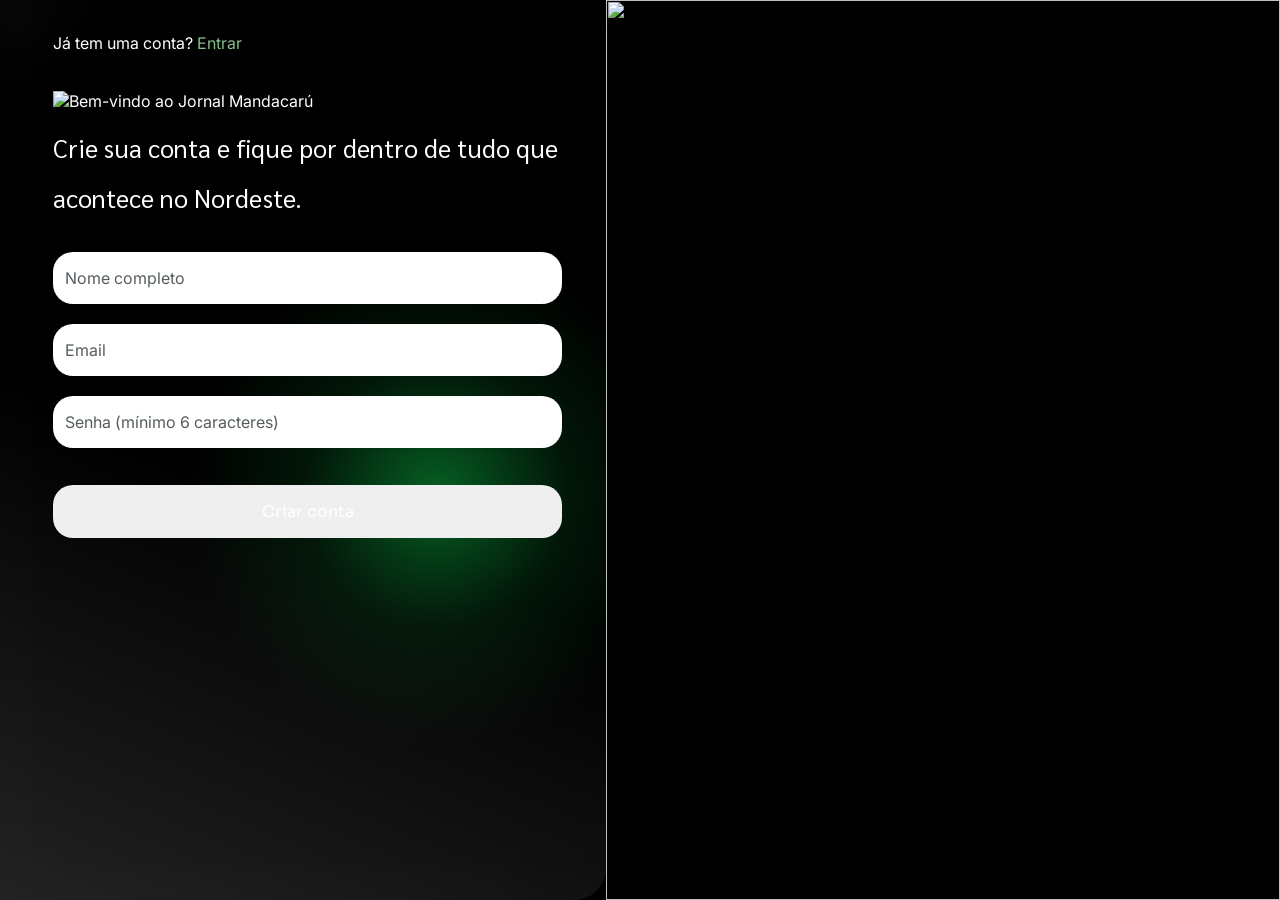
==== mandacaru-news-site/cadastro.html @ a9cdd135 "Upload dos arquivos Adicionei oq eu já fiz do site até agr - 22/06" ====
<!DOCTYPE html>
<html lang="pt-BR">
<head>
  <meta charset="UTF-8" />
  <meta name="viewport" content="width=device-width, initial-scale=1.0" />
  <title>Cadastro — Jornal Mandacarú</title>
  <link rel="preconnect" href="https://fonts.googleapis.com" />
  <link rel="preconnect" href="https://fonts.gstatic.com" crossorigin />
  <link href="https://fonts.googleapis.com/css2?family=Inter:wght@400;600&family=Sarabun:wght@400&family=Sora:wght@400;700&display=swap" rel="stylesheet" />
  <style>
    *, *::before, *::after { box-sizing: border-box; margin: 0; padding: 0; }

    body {
      min-height: 100vh;
      background: #000;
      font-family: 'Inter', Helvetica, sans-serif;
    }

    .page {
      position: relative;
      display: grid;
      min-height: 100vh;
      width: 100%;
      max-width: 1440px;
      margin: 0 auto;
      overflow: hidden;
      background: #000;
      grid-template-columns: 1fr;
    }

    @media (min-width: 1024px) {
      .page { grid-template-columns: 1fr 674px; }
    }

    /* Left panel */
    .left {
      position: relative;
      display: flex;
      flex-direction: column;
      min-height: 100vh;
      overflow: hidden;
      padding: 33px 29px 48px;
      color: #fff;
    }

    @media (min-width: 1024px) {
      .left {
        border-radius: 0 32px 32px 0;
        padding: 33px 44px 48px 53px;
      }
    }

    .gradient-overlay {
      pointer-events: none;
      position: absolute;
      inset: 0;
      background:
        radial-gradient(circle at 72% 55%, rgba(8,122,45,0.78), rgba(8,122,45,0.18) 20%, rgba(0,0,0,0) 38%),
        linear-gradient(203deg, rgba(169,169,169,0) 55%, rgba(169,169,169,0.2) 100%);
    }

    .bg-blur {
      pointer-events: none;
      position: absolute;
      inset-block: 0;
      left: 0;
      height: 100%;
      width: 828px;
      max-width: none;
      filter: blur(32.5px);
      object-fit: cover;
      opacity: 0.7;
    }

    header { position: relative; z-index: 10; }

    .login-text {
      text-align: center;
      font-size: 16px;
      font-weight: 400;
      color: #fff;
    }

    @media (min-width: 640px) { .login-text { text-align: left; } }

    .login-text a {
      color: #86bf89;
      background: none;
      border: none;
      cursor: pointer;
      font-size: inherit;
      text-decoration: none;
      transition: opacity 0.2s;
    }
    .login-text a:hover { opacity: 0.9; }

    .hero-img {
      margin-top: 38px;
      height: auto;
      width: 463px;
      max-width: 100%;
    }

    .tagline {
      position: relative;
      z-index: 10;
      margin-top: 12px;
      max-width: 611px;
      font-family: 'Sarabun', Helvetica, sans-serif;
      font-size: 25px;
      font-weight: 400;
      line-height: 50px;
      color: #fff;
    }

    /* Form section */
    .form-section {
      position: relative;
      z-index: 10;
      margin-top: 29px;
      width: 100%;
      max-width: 642px;
    }

    .form { display: flex; flex-direction: column; gap: 20px; }

    .input {
      width: 100%;
      height: auto;
      border-radius: 20px;
      border: none;
      background: #fff;
      padding: 16px 12px;
      font-size: 16px;
      color: #555c60;
      font-family: 'Inter', Helvetica, sans-serif;
      outline: none;
      box-shadow: 0 0 1px rgba(0,0,0,0.25);
      transition: box-shadow 0.2s;
    }
    .input::placeholder { color: #555c60; }
    .input:focus { box-shadow: 0 0 0 2px rgba(255,255,255,0.3); }

    .submit-btn {
      margin-top: 17px;
      width: 100%;
      padding: 16px 24px;
      border-radius: 20px;
      border: none;
      background: linear-gradient(90deg, rgba(2,81,51,1) 95%);
      font-family: 'Sora', Helvetica, sans-serif;
      font-size: 16px;
      font-weight: 400;
      color: #fff;
      cursor: pointer;
      text-align: center;
      transition: opacity 0.2s;
    }
    .submit-btn:hover { opacity: 0.95; }
    .submit-btn:disabled { opacity: 0.7; cursor: not-allowed; }

    .error-msg {
      display: none;
      color: #ff6b6b;
      font-size: 14px;
      text-align: center;
      margin-top: -8px;
    }

    /* Right panel (photo) */
    .right {
      position: relative;
      display: none;
      min-height: 100vh;
    }
    @media (min-width: 1024px) { .right { display: block; } }

    .right img {
      height: 100%;
      width: 100%;
      object-fit: cover;
    }
  </style>
</head>
<body>
  <main>
    <section class="page" aria-label="Tela de cadastro">

      <!-- Left panel -->
      <div class="left">
        <div class="gradient-overlay" aria-hidden="true"></div>
        <img class="bg-blur" src="/figmaAssets/image-91.png" alt="" aria-hidden="true" />

        <header>
          <p class="login-text">
            Já tem uma conta? <a href="/login.html">Entrar</a>
          </p>
          <img
            class="hero-img"
            src="/figmaAssets/bem-vindo-ao-jornal-mandacar-.png"
            alt="Bem-vindo ao Jornal Mandacarú"
          />
        </header>

        <p class="tagline">
          Crie sua conta e fique por dentro de tudo que acontece no Nordeste.
        </p>

        <section class="form-section">
          <form class="form" onsubmit="handleSubmit(event)" novalidate>
            <input
              class="input"
              id="nome-input"
              type="text"
              placeholder="Nome completo"
              autocomplete="name"
              required
            />
            <input
              class="input"
              id="email-input"
              type="email"
              placeholder="Email"
              autocomplete="email"
              required
            />
            <input
              class="input"
              id="senha-input"
              type="password"
              placeholder="Senha (mínimo 6 caracteres)"
              autocomplete="new-password"
              minlength="6"
              required
            />

            <p class="error-msg" id="error-msg"></p>

            <button type="submit" class="submit-btn" id="submit-btn">Criar conta</button>
          </form>
        </section>
      </div>

      <!-- Right panel -->
      <aside class="right" aria-hidden="true">
        <img src="/figmaAssets/image-90.png" alt="" />
      </aside>

    </section>
  </main>

  <script>
    function showError(msg) {
      const el = document.getElementById('error-msg');
      el.textContent = msg;
      el.style.display = 'block';
    }

    function hideError() {
      document.getElementById('error-msg').style.display = 'none';
    }

    function handleSubmit(e) {
      e.preventDefault();
      hideError();

      const nome = document.getElementById('nome-input').value.trim();
      const email = document.getElementById('email-input').value.trim();
      const senha = document.getElementById('senha-input').value;

      if (!nome || !email || !senha) {
        showError('Preencha todos os campos.');
        return;
      }
      if (senha.length < 6) {
        showError('A senha deve ter pelo menos 6 caracteres.');
        return;
      }

      const btn = document.getElementById('submit-btn');
      btn.textContent = 'Criando conta...';
      btn.disabled = true;

      fetch('/api/auth/register', {
        method: 'POST',
        headers: { 'Content-Type': 'application/json' },
        body: JSON.stringify({ username: email, password: senha, name: nome }),
      })
        .then(r => r.json().then(data => ({ ok: r.ok, data })))
        .then(({ ok, data }) => {
          if (ok) {
            window.location.href = '/dashboard';
          } else {
            showError(data.message || 'Erro ao criar conta.');
            btn.textContent = 'Criar conta';
            btn.disabled = false;
          }
        })
        .catch(() => {
          showError('Erro de conexão. Tente novamente.');
          btn.textContent = 'Criar conta';
          btn.disabled = false;
        });
    }
  </script>
</body>
</html>
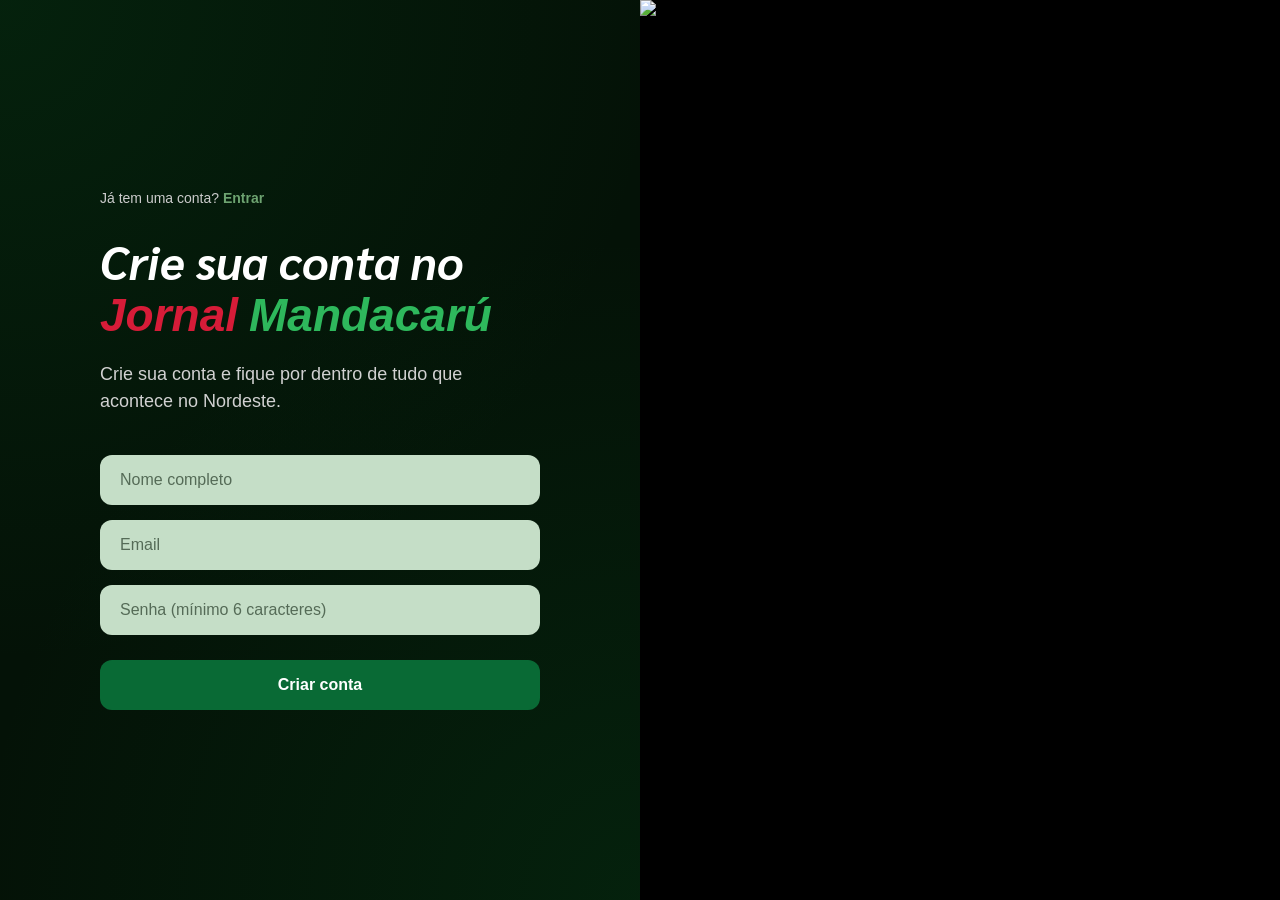
==== commit 1eae50fc: "login e cadastro arrumados e integrados" ====
--- a/mandacaru-news-site/cadastro.html
+++ b/mandacaru-news-site/cadastro.html
@@ -6,302 +6,41 @@
   <title>Cadastro — Jornal Mandacarú</title>
   <link rel="preconnect" href="https://fonts.googleapis.com" />
   <link rel="preconnect" href="https://fonts.gstatic.com" crossorigin />
-  <link href="https://fonts.googleapis.com/css2?family=Inter:wght@400;600&family=Sarabun:wght@400&family=Sora:wght@400;700&display=swap" rel="stylesheet" />
-  <style>
-    *, *::before, *::after { box-sizing: border-box; margin: 0; padding: 0; }
+  <link href="https://fonts.googleapis.com/css2?family=Inter:wght@400;600&family=Sarabun:ital,wght@1,700&display=swap" rel="stylesheet" />
+  <link rel="stylesheet" href="styles.css" />
+</head>
+<body class="pg-auth">
+  <main class="auth-page">
+    
+    <div class="auth-left">
+      <div class="auth-gradient"></div>
+      
+      <header class="auth-header">
+        <p class="auth-switch-text">Já tem uma conta? <a href="login.html">Entrar</a></p>
+        <h1 class="auth-title">Crie sua conta no<br><span class="color-red">Jornal</span> <span class="color-green">Mandacarú</span></h1>
+      </header>
 
-    body {
-      min-height: 100vh;
-      background: #000;
-      font-family: 'Inter', Helvetica, sans-serif;
-    }
+      <p class="auth-tagline">
+        Crie sua conta e fique por dentro de tudo que acontece no Nordeste.
+      </p>
 
-    .page {
-      position: relative;
-      display: grid;
-      min-height: 100vh;
-      width: 100%;
-      max-width: 1440px;
-      margin: 0 auto;
-      overflow: hidden;
-      background: #000;
-      grid-template-columns: 1fr;
-    }
+      <form class="auth-form" id="form-cadastro">
+        <input class="auth-input" id="nome-input" type="text" placeholder="Nome completo" required />
+        <input class="auth-input" id="email-input" type="email" placeholder="Email" required />
+        <input class="auth-input" id="senha-input" type="password" placeholder="Senha (mínimo 6 caracteres)" minlength="6" required />
+        
+        <p class="auth-error-msg" id="error-msg"></p>
 
-    @media (min-width: 1024px) {
-      .page { grid-template-columns: 1fr 674px; }
-    }
+        <button type="submit" class="auth-submit-btn" id="submit-btn">Criar conta</button>
+      </form>
+    </div>
 
-    /* Left panel */
-    .left {
-      position: relative;
-      display: flex;
-      flex-direction: column;
-      min-height: 100vh;
-      overflow: hidden;
-      padding: 33px 29px 48px;
-      color: #fff;
-    }
+    <aside class="auth-right">
+      <img src="https://images.unsplash.com/photo-1550184658-ff6132a71714?q=80&w=1000&auto=format&fit=crop" alt="Cacto Mandacarú" />
+    </aside>
 
-    @media (min-width: 1024px) {
-      .left {
-        border-radius: 0 32px 32px 0;
-        padding: 33px 44px 48px 53px;
-      }
-    }
-
-    .gradient-overlay {
-      pointer-events: none;
-      position: absolute;
-      inset: 0;
-      background:
-        radial-gradient(circle at 72% 55%, rgba(8,122,45,0.78), rgba(8,122,45,0.18) 20%, rgba(0,0,0,0) 38%),
-        linear-gradient(203deg, rgba(169,169,169,0) 55%, rgba(169,169,169,0.2) 100%);
-    }
-
-    .bg-blur {
-      pointer-events: none;
-      position: absolute;
-      inset-block: 0;
-      left: 0;
-      height: 100%;
-      width: 828px;
-      max-width: none;
-      filter: blur(32.5px);
-      object-fit: cover;
-      opacity: 0.7;
-    }
-
-    header { position: relative; z-index: 10; }
-
-    .login-text {
-      text-align: center;
-      font-size: 16px;
-      font-weight: 400;
-      color: #fff;
-    }
-
-    @media (min-width: 640px) { .login-text { text-align: left; } }
-
-    .login-text a {
-      color: #86bf89;
-      background: none;
-      border: none;
-      cursor: pointer;
-      font-size: inherit;
-      text-decoration: none;
-      transition: opacity 0.2s;
-    }
-    .login-text a:hover { opacity: 0.9; }
-
-    .hero-img {
-      margin-top: 38px;
-      height: auto;
-      width: 463px;
-      max-width: 100%;
-    }
-
-    .tagline {
-      position: relative;
-      z-index: 10;
-      margin-top: 12px;
-      max-width: 611px;
-      font-family: 'Sarabun', Helvetica, sans-serif;
-      font-size: 25px;
-      font-weight: 400;
-      line-height: 50px;
-      color: #fff;
-    }
-
-    /* Form section */
-    .form-section {
-      position: relative;
-      z-index: 10;
-      margin-top: 29px;
-      width: 100%;
-      max-width: 642px;
-    }
-
-    .form { display: flex; flex-direction: column; gap: 20px; }
-
-    .input {
-      width: 100%;
-      height: auto;
-      border-radius: 20px;
-      border: none;
-      background: #fff;
-      padding: 16px 12px;
-      font-size: 16px;
-      color: #555c60;
-      font-family: 'Inter', Helvetica, sans-serif;
-      outline: none;
-      box-shadow: 0 0 1px rgba(0,0,0,0.25);
-      transition: box-shadow 0.2s;
-    }
-    .input::placeholder { color: #555c60; }
-    .input:focus { box-shadow: 0 0 0 2px rgba(255,255,255,0.3); }
-
-    .submit-btn {
-      margin-top: 17px;
-      width: 100%;
-      padding: 16px 24px;
-      border-radius: 20px;
-      border: none;
-      background: linear-gradient(90deg, rgba(2,81,51,1) 95%);
-      font-family: 'Sora', Helvetica, sans-serif;
-      font-size: 16px;
-      font-weight: 400;
-      color: #fff;
-      cursor: pointer;
-      text-align: center;
-      transition: opacity 0.2s;
-    }
-    .submit-btn:hover { opacity: 0.95; }
-    .submit-btn:disabled { opacity: 0.7; cursor: not-allowed; }
-
-    .error-msg {
-      display: none;
-      color: #ff6b6b;
-      font-size: 14px;
-      text-align: center;
-      margin-top: -8px;
-    }
-
-    /* Right panel (photo) */
-    .right {
-      position: relative;
-      display: none;
-      min-height: 100vh;
-    }
-    @media (min-width: 1024px) { .right { display: block; } }
-
-    .right img {
-      height: 100%;
-      width: 100%;
-      object-fit: cover;
-    }
-  </style>
-</head>
-<body>
-  <main>
-    <section class="page" aria-label="Tela de cadastro">
-
-      <!-- Left panel -->
-      <div class="left">
-        <div class="gradient-overlay" aria-hidden="true"></div>
-        <img class="bg-blur" src="/figmaAssets/image-91.png" alt="" aria-hidden="true" />
-
-        <header>
-          <p class="login-text">
-            Já tem uma conta? <a href="/login.html">Entrar</a>
-          </p>
-          <img
-            class="hero-img"
-            src="/figmaAssets/bem-vindo-ao-jornal-mandacar-.png"
-            alt="Bem-vindo ao Jornal Mandacarú"
-          />
-        </header>
-
-        <p class="tagline">
-          Crie sua conta e fique por dentro de tudo que acontece no Nordeste.
-        </p>
-
-        <section class="form-section">
-          <form class="form" onsubmit="handleSubmit(event)" novalidate>
-            <input
-              class="input"
-              id="nome-input"
-              type="text"
-              placeholder="Nome completo"
-              autocomplete="name"
-              required
-            />
-            <input
-              class="input"
-              id="email-input"
-              type="email"
-              placeholder="Email"
-              autocomplete="email"
-              required
-            />
-            <input
-              class="input"
-              id="senha-input"
-              type="password"
-              placeholder="Senha (mínimo 6 caracteres)"
-              autocomplete="new-password"
-              minlength="6"
-              required
-            />
-
-            <p class="error-msg" id="error-msg"></p>
-
-            <button type="submit" class="submit-btn" id="submit-btn">Criar conta</button>
-          </form>
-        </section>
-      </div>
-
-      <!-- Right panel -->
-      <aside class="right" aria-hidden="true">
-        <img src="/figmaAssets/image-90.png" alt="" />
-      </aside>
-
-    </section>
   </main>
 
-  <script>
-    function showError(msg) {
-      const el = document.getElementById('error-msg');
-      el.textContent = msg;
-      el.style.display = 'block';
-    }
-
-    function hideError() {
-      document.getElementById('error-msg').style.display = 'none';
-    }
-
-    function handleSubmit(e) {
-      e.preventDefault();
-      hideError();
-
-      const nome = document.getElementById('nome-input').value.trim();
-      const email = document.getElementById('email-input').value.trim();
-      const senha = document.getElementById('senha-input').value;
-
-      if (!nome || !email || !senha) {
-        showError('Preencha todos os campos.');
-        return;
-      }
-      if (senha.length < 6) {
-        showError('A senha deve ter pelo menos 6 caracteres.');
-        return;
-      }
-
-      const btn = document.getElementById('submit-btn');
-      btn.textContent = 'Criando conta...';
-      btn.disabled = true;
-
-      fetch('/api/auth/register', {
-        method: 'POST',
-        headers: { 'Content-Type': 'application/json' },
-        body: JSON.stringify({ username: email, password: senha, name: nome }),
-      })
-        .then(r => r.json().then(data => ({ ok: r.ok, data })))
-        .then(({ ok, data }) => {
-          if (ok) {
-            window.location.href = '/dashboard';
-          } else {
-            showError(data.message || 'Erro ao criar conta.');
-            btn.textContent = 'Criar conta';
-            btn.disabled = false;
-          }
-        })
-        .catch(() => {
-          showError('Erro de conexão. Tente novamente.');
-          btn.textContent = 'Criar conta';
-          btn.disabled = false;
-        });
-    }
-  </script>
+  <script src="scripts.js"></script>
 </body>
-</html>
+</html>
--- a/mandacaru-news-site/styles.css
+++ b/mandacaru-news-site/styles.css
@@ -0,0 +1,621 @@
+/* ============================================================
+   styles.css — Mandacarú News · CSS unificado
+   ============================================================ */
+
+/* ---------- Reset ---------- */
+*, *::before, *::after {
+  margin: 0;
+  padding: 0;
+  box-sizing: border-box;
+  font-family: Arial, sans-serif;
+}
+
+/* ---------- Variáveis ---------- */
+:root {
+  --verde:     #005c3c;
+  --verde-esc: #025133;
+  --laranja:   #c56b1f;
+  --bg:        #f3f3f3;
+  --branco:    #fff;
+  --texto:     #222;
+}
+
+/* ============================================================
+   COMPONENTES GLOBAIS
+   ============================================================ */
+
+/* ---------- Header ---------- */
+.header {
+  background: var(--verde-esc);
+  color: var(--branco);
+  padding: 15px 40px;
+  display: flex;
+  justify-content: space-between;
+  align-items: center;
+}
+
+.header__logo {
+  font-size: 1.2rem;
+  font-weight: bold;
+}
+
+.header__nav a {
+  color: var(--branco);
+  text-decoration: none;
+  margin: 0 10px;
+}
+
+.header__nav a.active {
+  background: var(--branco);
+  color: var(--verde-esc);
+  padding: 8px 14px;
+  border-radius: 20px;
+}
+
+.header__search {
+  padding: 6px 12px;
+  border: none;
+  border-radius: 20px;
+  outline: none;
+}
+
+/* ---------- Footer ---------- */
+.footer {
+  background: var(--verde-esc);
+  color: var(--branco);
+  text-align: center;
+  padding: 25px;
+  margin-top: 40px;
+}
+
+/* ============================================================
+   HOME
+   ============================================================ */
+
+body.pg-home {
+  background: #f4f4f4;
+}
+
+/* Hero */
+.home-hero {
+  height: 420px;
+  background: linear-gradient(rgba(0,0,0,.4), rgba(0,0,0,.4)),
+              url('https://picsum.photos/1400/600') center/cover no-repeat;
+  color: var(--branco);
+  display: flex;
+  flex-direction: column;
+  justify-content: center;
+  padding: 60px;
+}
+
+.home-hero__titulo {
+  font-size: 42px;
+}
+
+/* Barra de categorias */
+.home-cats {
+  background: var(--verde-esc);
+  padding: 15px;
+  text-align: center;
+}
+
+.home-cats__btn {
+  margin: 5px;
+  padding: 10px 20px;
+  border: none;
+  border-radius: 20px;
+  cursor: pointer;
+}
+
+/* Conteúdo principal */
+.home-main {
+  max-width: 1200px;
+  margin: auto;
+  padding: 30px;
+}
+
+/* Cards de notícias */
+.home-card {
+  display: flex;
+  gap: 20px;
+  background: var(--branco);
+  margin: 20px 0;
+  padding: 15px;
+  border-radius: 12px;
+}
+
+.home-card__img {
+  width: 300px;
+  border-radius: 10px;
+}
+
+.home-vermais {
+  display: block;
+  margin: 30px auto;
+  padding: 12px 30px;
+  cursor: pointer;
+}
+
+/* ============================================================
+   CLIMA
+   ============================================================ */
+
+body.pg-clima {
+  background: var(--bg);
+}
+
+/* Abas das capitais */
+.clima-tabs {
+  display: flex;
+  gap: 10px;
+  overflow-x: auto;
+  padding: 15px;
+}
+
+.clima-tab {
+  background: var(--verde);
+  color: var(--branco);
+  border: none;
+  padding: 10px 14px;
+  border-radius: 8px;
+  cursor: pointer;
+  white-space: nowrap;
+}
+
+.clima-tab:hover {
+  background: var(--verde-esc);
+}
+
+/* Card principal do clima */
+.clima-card {
+  margin: 20px;
+  background: #003b24;
+  color: var(--branco);
+  padding: 25px;
+  border-radius: 12px;
+  display: flex;
+  justify-content: space-between;
+  align-items: center;
+}
+
+.clima-card__temp {
+  font-size: 64px;
+  font-weight: bold;
+}
+
+.clima-card__info p {
+  margin: 4px 0;
+}
+
+/* Previsão dos 7 dias */
+.clima-subtitulo {
+  padding-left: 20px;
+}
+
+.clima-forecast {
+  display: grid;
+  grid-template-columns: repeat(auto-fit, minmax(120px, 1fr));
+  gap: 10px;
+  padding: 20px;
+}
+
+.clima-forecast__dia {
+  background: var(--verde);
+  color: var(--branco);
+  padding: 12px;
+  border-radius: 10px;
+  text-align: center;
+}
+
+/* ============================================================
+   CULTURA (culinária / dança / costumes / gírias)
+   ============================================================ */
+
+body.pg-cultura {
+  background: var(--bg);
+  color: var(--texto);
+}
+
+.cultura-main {
+  max-width: 1200px;
+  margin: auto;
+  padding: 30px;
+}
+
+.cultura-main h1 {
+  margin-bottom: 20px;
+}
+
+/* Sub-categorias */
+.cultura-subcats {
+  display: flex;
+  gap: 25px;
+  color: var(--laranja);
+  font-weight: bold;
+  margin-bottom: 30px;
+  flex-wrap: wrap;
+}
+
+.cultura-subcats__item {
+  cursor: pointer;
+}
+
+.cultura-subcats__item.ativo {
+  text-decoration: underline;
+}
+
+/* Grade de cards */
+.cultura-cards {
+  display: grid;
+  grid-template-columns: repeat(auto-fit, minmax(220px, 1fr));
+  gap: 20px;
+  margin: 20px 0 40px;
+}
+
+.cultura-card {
+  background: var(--branco);
+  border-radius: 12px;
+  padding: 10px;
+  box-shadow: 0 2px 8px rgba(0,0,0,.1);
+}
+
+.cultura-card__img {
+  width: 100%;
+  height: 150px;
+  object-fit: cover;
+  border-radius: 10px;
+}
+
+.cultura-card h3 {
+  margin: 10px 0;
+}
+
+/* ============================================================
+   PERFIL
+   ============================================================ */
+
+body.pg-perfil {
+  background: var(--bg);
+}
+
+.perfil-container {
+  display: grid;
+  grid-template-columns: 260px 1fr;
+  gap: 20px;
+  max-width: 1400px;
+  margin: 20px auto;
+  padding: 20px;
+}
+
+/* Sidebar do perfil */
+.perfil-sidebar {
+  background: var(--branco);
+  border-radius: 12px;
+  padding: 20px;
+}
+
+.perfil-sidebar__user {
+  display: flex;
+  gap: 12px;
+  align-items: center;
+  margin-bottom: 20px;
+}
+
+.perfil-sidebar__user img {
+  border-radius: 50%;
+}
+
+.perfil-sidebar__nav {
+  list-style: none;
+}
+
+.perfil-sidebar__nav li {
+  padding: 14px;
+  border-radius: 8px;
+  margin-bottom: 10px;
+  cursor: pointer;
+}
+
+.perfil-sidebar__nav li.active {
+  background: #e8ece8;
+  font-weight: bold;
+}
+
+/* Conteúdo do perfil */
+.perfil-content {
+  background: var(--branco);
+  border-radius: 12px;
+  padding: 20px;
+}
+
+.perfil-header {
+  display: flex;
+  align-items: center;
+  gap: 15px;
+  margin-bottom: 25px;
+}
+
+.perfil-header img {
+  border-radius: 50%;
+}
+
+/* Formulário */
+.perfil-form {
+  display: grid;
+  grid-template-columns: 1fr 1fr;
+  gap: 20px;
+}
+
+.perfil-form .full {
+  grid-column: 1 / -1;
+}
+
+.perfil-form label {
+  display: block;
+  margin-bottom: 6px;
+}
+
+.perfil-form input,
+.perfil-form select {
+  width: 100%;
+  padding: 12px;
+  border: 1px solid #ddd;
+  border-radius: 6px;
+}
+
+.perfil-save-btn {
+  margin-top: 25px;
+  background: var(--verde);
+  color: var(--branco);
+  border: none;
+  padding: 14px 24px;
+  border-radius: 10px;
+  cursor: pointer;
+}
+
+.perfil-save-btn:hover {
+  background: var(--verde-esc);
+}
+
+/* ============================================================
+   TIRINHAS
+   ============================================================ */
+
+body.pg-tirinhas {
+  background: #f2f2f2;
+}
+
+.tirinhas-layout {
+  max-width: 1200px;
+  margin: auto;
+  padding: 30px;
+  display: grid;
+  grid-template-columns: 3fr 1fr;
+  gap: 25px;
+}
+
+/* Área dos quadrinhos */
+.tirinhas-area {
+  background: #e8e8e8;
+  padding: 20px;
+  border-radius: 10px;
+}
+
+.tirinhas-area h1 {
+  text-align: center;
+  margin-bottom: 15px;
+}
+
+.tirinhas-grid {
+  display: grid;
+  grid-template-columns: 1fr 1fr;
+}
+
+.tirinhas-panel {
+  height: 180px;
+  background: var(--branco);
+  border: 1px solid #999;
+  display: flex;
+  align-items: center;
+  justify-content: center;
+}
+
+/* Sidebar de séries */
+.tirinhas-sidebar {
+  background: var(--branco);
+  padding: 15px;
+  border-radius: 10px;
+}
+
+.tirinhas-sidebar h3 {
+  margin-bottom: 15px;
+}
+
+.tirinhas-sidebar__btn {
+  width: 100%;
+  padding: 12px;
+  margin-bottom: 10px;
+  border: none;
+  border-radius: 8px;
+  background: #f3f3f3;
+  cursor: pointer;
+}
+
+.tirinhas-sidebar__btn:hover {
+  background: #e0e0e0;
+}
+
+.tirinhas-sidebar__btn.selected {
+  background: var(--verde);
+  color: var(--branco);
+}
+
+.tirinhas-sidebar__btn.more {
+  margin-top: 20px;
+}
+
+/* ============================================================
+   AUTH (LOGIN E CADASTRO)
+   ============================================================ */
+body.pg-auth {
+  background: #000;
+  font-family: 'Inter', Arial, sans-serif;
+  min-height: 100vh;
+}
+
+.auth-page {
+  display: grid;
+  min-height: 100vh;
+  width: 100%;
+  grid-template-columns: 1fr;
+  overflow: hidden;
+}
+
+@media (min-width: 1024px) {
+  .auth-page {
+    grid-template-columns: 1fr 1fr; /* Divide a tela ao meio no desktop */
+  }
+}
+
+.auth-left {
+  position: relative;
+  display: flex;
+  flex-direction: column;
+  justify-content: center;
+  padding: 40px;
+  color: #fff;
+  background: #041207; /* Fundo verde super escuro simulando o design */
+  z-index: 1;
+}
+
+@media (min-width: 1024px) {
+  .auth-left {
+    padding: 60px 100px;
+  }
+}
+
+.auth-gradient {
+  position: absolute;
+  inset: 0;
+  background: radial-gradient(circle at top left, rgba(8, 122, 45, 0.15), transparent 60%),
+              radial-gradient(circle at bottom right, rgba(8, 122, 45, 0.15), transparent 60%);
+  z-index: -1;
+  pointer-events: none;
+}
+
+.auth-switch-text {
+  font-size: 14px;
+  margin-bottom: 30px;
+  color: #ccc;
+}
+
+.auth-switch-text a {
+  color: #6da370;
+  text-decoration: none;
+  font-weight: 600;
+}
+
+.auth-title {
+  font-family: 'Sarabun', sans-serif;
+  font-size: 46px;
+  font-weight: 700;
+  font-style: italic;
+  line-height: 1.1;
+  margin-bottom: 20px;
+}
+
+.color-red { color: #d61c38; }
+.color-green { color: #2eb85c; }
+
+.auth-tagline {
+  font-size: 18px;
+  color: #d1d1d1;
+  margin-bottom: 40px;
+  line-height: 1.5;
+  max-width: 500px;
+}
+
+.auth-form {
+  display: flex;
+  flex-direction: column;
+  gap: 15px;
+  max-width: 450px;
+}
+
+.auth-input {
+  width: 100%;
+  padding: 16px 20px;
+  border-radius: 12px;
+  border: none;
+  background: #c5dec7; /* Verde claro dos inputs do protótipo */
+  color: #333;
+  font-size: 16px;
+  outline: none;
+  transition: box-shadow 0.2s;
+}
+
+.auth-input::placeholder {
+  color: #556b57;
+}
+
+.auth-input:focus {
+  box-shadow: 0 0 0 3px rgba(46, 184, 92, 0.4);
+}
+
+.auth-forgot {
+  text-align: right;
+  margin-top: -5px;
+}
+
+.auth-forgot-btn {
+  background: none;
+  border: none;
+  color: #a3cfa6;
+  cursor: pointer;
+  font-size: 13px;
+}
+
+.auth-submit-btn {
+  margin-top: 10px;
+  padding: 16px;
+  border-radius: 12px;
+  border: none;
+  background: #096a35; /* Verde escuro do botão */
+  color: #fff;
+  font-size: 16px;
+  font-weight: bold;
+  cursor: pointer;
+  transition: background 0.2s;
+}
+
+.auth-submit-btn:hover {
+  background: #064d26;
+}
+
+.auth-submit-btn:disabled {
+  opacity: 0.7;
+  cursor: not-allowed;
+}
+
+.auth-error-msg {
+  display: none;
+  color: #ff6b6b;
+  font-size: 14px;
+  margin-top: -5px;
+}
+
+.auth-right {
+  display: none;
+}
+
+@media (min-width: 1024px) {
+  .auth-right {
+    display: block;
+    height: 100vh;
+  }
+  .auth-right img {
+    width: 100%;
+    height: 100%;
+    object-fit: cover;
+  }
+}
